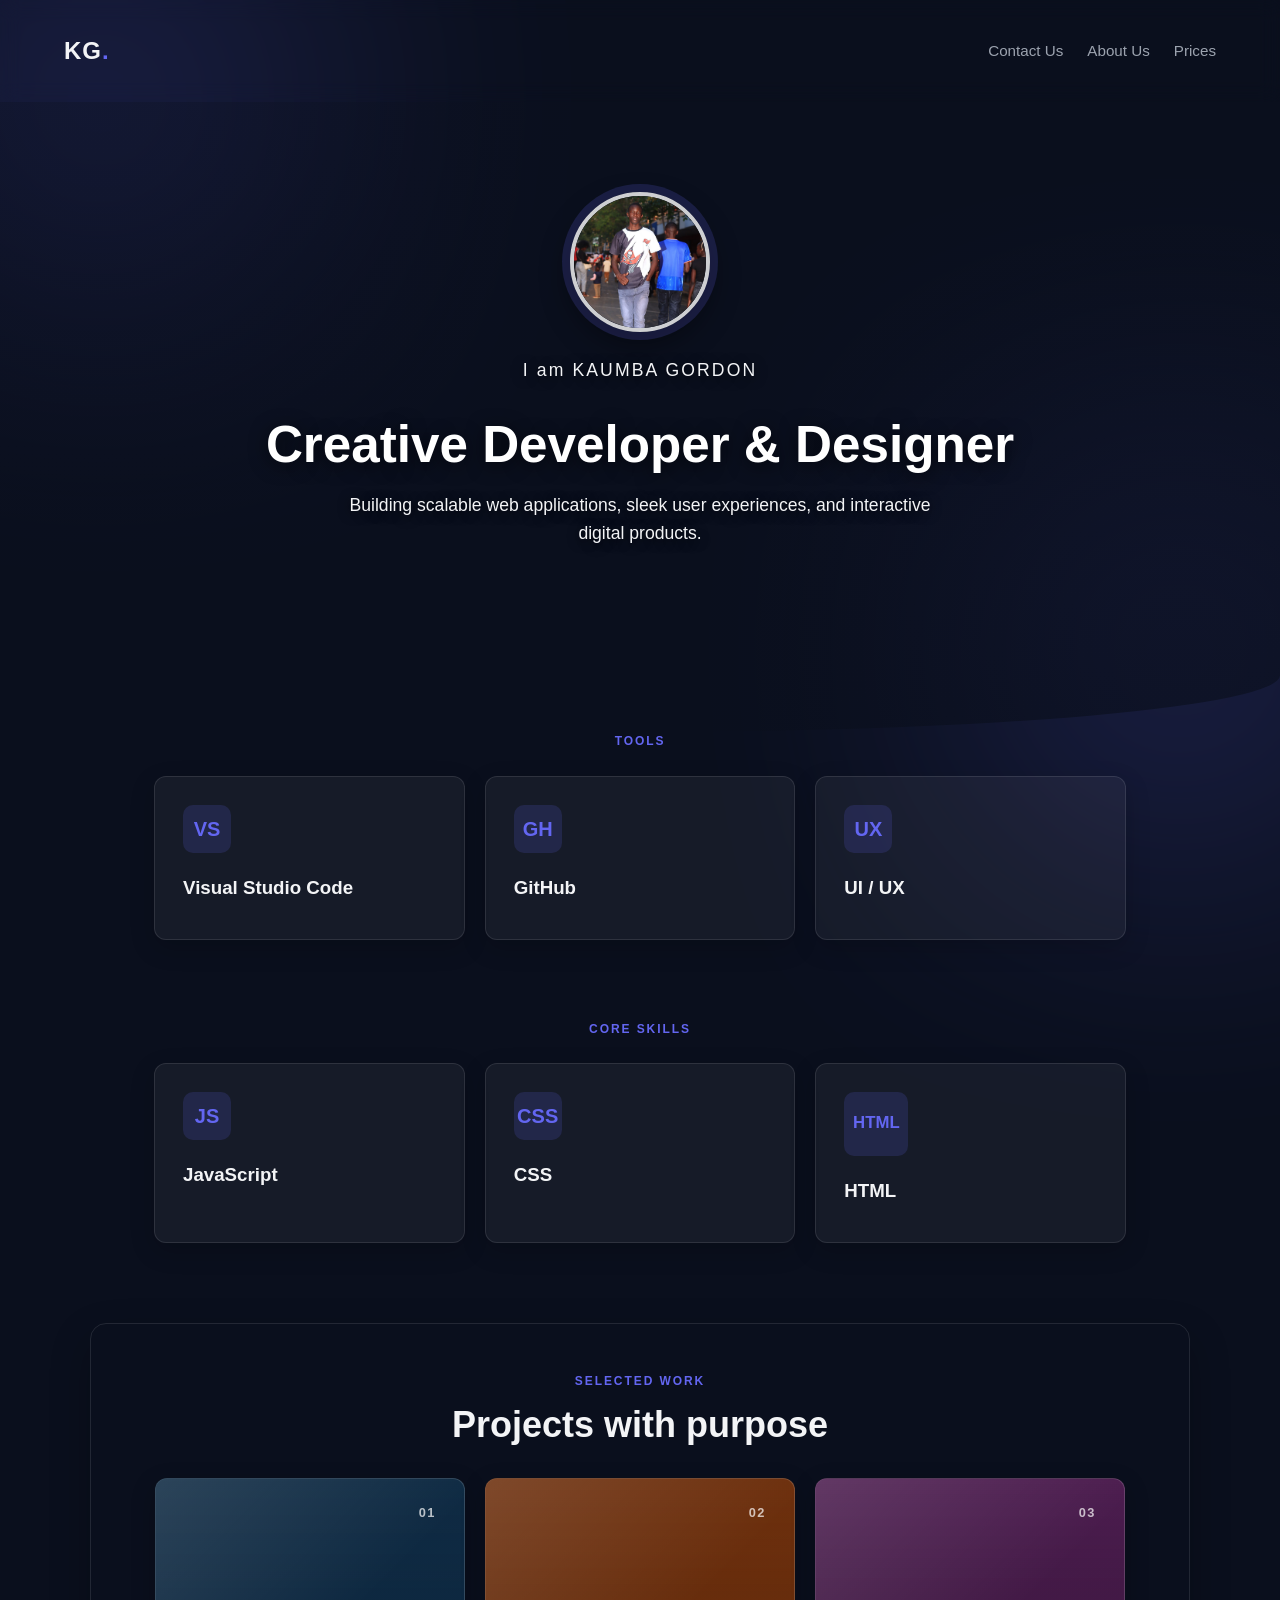
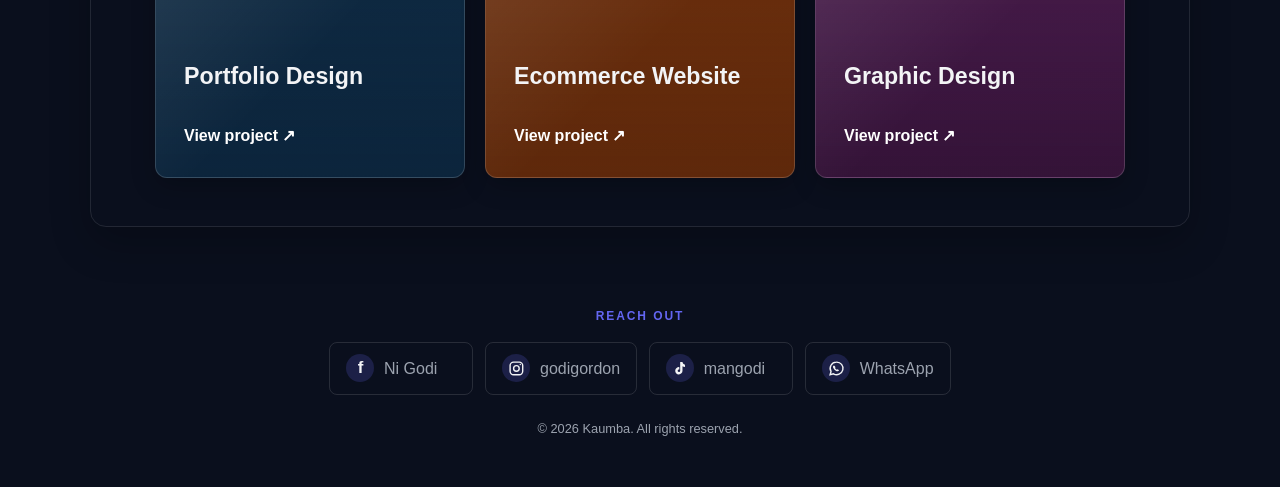
==== index.html @ 62f03af0 "Add files via upload" ====
<!DOCTYPE html>
<html lang="en">
<head>
  <meta charset="UTF-8">
  <meta name="viewport" content="width=device-width, initial-scale=1.0">
  <title>Developer Portfolio</title>
  <link rel="stylesheet" href="CSS/index.css">
</head>
<body>

  <div class="glow glow-1"></div>
  <div class="glow glow-2"></div>

  <nav>
    <div class="logo">KG<span>.</span></div>
    <div class="nav-links">
      <a href="contact.html">Contact Us</a>
      <a href="#about">About Us</a>
      <a href="#prices">Prices</a>
    </div>
  </nav>

  <section class="hero" id="about">
    <img class="profile-picture" src="FB_IMG_1787309649411.jpg" alt="Profile portrait">
    <p class="profile-name">I am KAUMBA GORDON</p>
    <h1>Creative Developer & Designer</h1>
    <p>Building scalable web applications, sleek user experiences, and interactive digital products.</p>
  </section>

  <section class="tools-section" aria-labelledby="tools-title">
    <div class="tools-heading">
      <p class="section-kicker">TOOLS</p>
      
    </div>
    <div class="tools-grid">
      <article class="tool-card">
        <div class="tool-icon">VS</div>
        <h3>Visual Studio Code</h3>
        <p>My everyday editor for writing, testing, and refining web projects.</p>
      </article>
      <article class="tool-card">
        <div class="tool-icon">GH</div>
        <h3>GitHub</h3>
        <p>Version control and collaboration for organized, reliable project work.</p>
      </article>
      <article class="tool-card">
        <div class="tool-icon">UX</div>
        <h3>UI / UX</h3>
        <p>Thoughtful design decisions that make digital products clear and enjoyable.</p>
      </article>
    </div>
  </section>

  <section class="skills-section tools-section" aria-labelledby="skills-title">
    <div class="tools-heading">
      <p class="section-kicker">Core skills</p>
      
    </div>
    <div class="tools-grid">
      <article class="tool-card">
        <div class="tool-icon">JS</div>
        <h3>JavaScript</h3>
        <p>Interactive experiences with clean logic and purposeful motion.</p>
      </article>
      <article class="tool-card">
        <div class="tool-icon">CSS</div>
        <h3>CSS</h3>
        <p>Visual systems that stay polished across every screen size.</p>
      </article>
      <article class="tool-card">
        <div class="tool-icon html-icon">HTML</div>
        <h3>HTML</h3>
        <p>Accessible, semantic foundations for fast and reliable websites.</p>
      </article>
    </div>
  </section>

  <section class="projects-section tools-section" aria-labelledby="projects-title">
    <div class="tools-heading">
      <p class="section-kicker">Selected work</p>
      <h2 id="projects-title">Projects with purpose</h2>
    </div>
    <div class="projects-grid">
      <article class="project-card project-portfolio">
        <p class="project-number">01</p>
        <h3>Portfolio Design</h3>
        <p>A focused personal brand experience that puts creative work front and center.</p>
        <a href="contact.html">View project <span aria-hidden="true">&#8599;</span></a>
      </article>
      <article class="project-card project-ecommerce">
        <p class="project-number">02</p>
        <h3>Ecommerce Website</h3>
        <p>A smooth, conversion-minded storefront designed to make browsing feel effortless.</p>
        <a href="contact.html">View project <span aria-hidden="true">&#8599;</span></a>
      </article>
      <article class="project-card project-graphic">
        <p class="project-number">03</p>
        <h3>Graphic Design</h3>
        <p>Bold visual direction and expressive compositions built to be remembered.</p>
        <a href="contact.html">View project <span aria-hidden="true">&#8599;</span></a>
      </article>
    </div>
  </section>

  <footer class="social-footer">
    <p class="section-kicker">Reach out</p>
    <div class="social-links">
      <a class="social-link facebook-link" href="https://www.facebook.com/search/top?q=Ni%20Godi" target="_blank" rel="noopener noreferrer">
        <span class="social-icon" aria-hidden="true">f</span>
        <span>Ni Godi</span>
      </a>
      <a class="social-link instagram-link" href="https://www.instagram.com/godigordon/" target="_blank" rel="noopener noreferrer">
        <span class="social-icon" aria-hidden="true">
          <svg viewBox="0 0 24 24" role="img"><rect x="3" y="3" width="18" height="18" rx="5" fill="none" stroke="currentColor" stroke-width="2"/><circle cx="12" cy="12" r="4" fill="none" stroke="currentColor" stroke-width="2"/><circle cx="17.5" cy="6.5" r="1" fill="currentColor"/></svg>
        </span>
        <span>godigordon</span>
      </a>
      <a class="social-link tiktok-link" href="https://www.tiktok.com/@mangodi" target="_blank" rel="noopener noreferrer">
        <span class="social-icon" aria-hidden="true">
          <svg viewBox="0 0 24 24" role="img"><path d="M15 3c.3 2.1 1.5 3.5 3.6 3.7V10c-1.4 0-2.6-.4-3.6-1.1v6.4a5.2 5.2 0 1 1-4.5-5.1v3.5a1.8 1.8 0 1 0 1.2 1.7V3H15Z" fill="currentColor"/></svg>
        </span>
        <span>mangodi</span>
      </a>
      <a class="social-link whatsapp-link" href="https://wa.me/?text=Hello%20Godi" target="_blank" rel="noopener noreferrer">
        <span class="social-icon" aria-hidden="true">
          <svg viewBox="0 0 24 24" role="img"><path d="M12 3a8.9 8.9 0 0 0-7.7 13.4L3 21l4.8-1.3A9 9 0 1 0 12 3Z" fill="none" stroke="currentColor" stroke-width="2"/><path d="M8.5 8.5c.3-.4.7-.4 1-.1l1 1.5c.2.3.2.6 0 .8l-.5.6c.6 1.1 1.5 2 2.6 2.6l.6-.5c.2-.2.5-.2.8 0l1.5 1c.3.2.3.7-.1 1-1 .8-2.4.8-3.7.2a9 9 0 0 1-4.1-4.1c-.6-1.3-.6-2.7.2-3.7Z" fill="currentColor"/></svg>
        </span>
        <span>WhatsApp</span>
      </a>
    </div>
    <p class="copyright">&#169; 2026 Kaumba. All rights reserved.</p>
  </footer>

    <script src="JS/index.js"></script>
</body>
</html>
---- CSS/index.css ----
:root {
  --bg: #0a0f1d;
  --card-bg: rgba(255, 255, 255, 0.05);
  --accent: #6366f1;
  --accent-glow: rgba(99, 102, 241, 0.4);
  --text: #f3f4f6;
  --text-muted: #9ca3af;
}

* {
  box-sizing: border-box;
  margin: 0;
  padding: 0;
  font-family: 'Segoe UI', Tahoma, Geneva, Verdana, sans-serif;
}

body {
  background-color: var(--bg);
  color: var(--text);
  line-height: 1.6;
  overflow-x: hidden;
}

/* Ambient Background Glow */
.glow {
  position: absolute;
  width: 300px;
  height: 300px;
  background: var(--accent);
  border-radius: 50%;
  filter: blur(150px);
  z-index: -1;
  opacity: 0.5;
}
.glow-1 { top: -50px; left: -50px; }
.glow-2 { bottom: 100px; right: -50px; }

/* Navigation */
nav {
  display: flex;
  justify-content: space-between;
  align-items: center;
  padding: 2rem 5%;
  backdrop-filter: blur(10px);
}
.logo {
  font-size: 1.5rem;
  font-weight: 700;
  letter-spacing: 1px;
  color: var(--text);
}
.logo span { color: var(--accent); }
.nav-links {
  display: flex;
  gap: 1.5rem;
}
.nav-links a {
  color: var(--text-muted);
  font-size: 0.95rem;
  text-decoration: none;
  transition: color 0.25s ease, transform 0.25s ease;
}
.nav-links a:hover {
  color: var(--text);
  transform: translateY(-2px);
}

/* Hero Section */
.hero {
  position: relative;
  min-height: 70vh;
  display: flex;
  flex-direction: column;
  justify-content: center;
  align-items: center;
  text-align: center;
  padding: 0 1rem 4rem;
  overflow: hidden;
  background-image: linear-gradient(180deg, rgba(10, 15, 29, 0.3), rgba(10, 15, 29, 0.68)), url('https://images.unsplash.com/photo-1515879218367-8466d910aaa4?auto=format&fit=crop&w=1800&q=85');
  background-position: center;
  background-size: cover;
  border-radius: 0 0 50% 50% / 0 0 9% 9%;
}
.profile-picture {
  width: 140px;
  height: 140px;
  margin-bottom: 1.5rem;
  border: 4px solid rgba(255, 255, 255, 0.8);
  border-radius: 50%;
  object-fit: cover;
  object-position: center 18%;
  box-shadow: 0 0 0 8px rgba(99, 102, 241, 0.18), 0 12px 30px rgba(0, 0, 0, 0.45);
}
.profile-name {
  margin-bottom: 0.75rem;
  color: #ffffff;
  font-size: 1rem;
  font-weight: 700;
  letter-spacing: 0.12em;
  text-shadow: 0 2px 10px rgba(0, 0, 0, 0.7);
}
.hero h1 {
  max-width: 800px;
  font-family: 'Trebuchet MS', sans-serif;
  font-size: clamp(2rem, 4vw, 3.2rem);
  color: #ffffff;
  margin-bottom: 1rem;
  line-height: 1.15;
  text-shadow: 0 3px 18px rgba(0, 0, 0, 0.65);
}
.hero p {
  color: #f3f4f6;
  max-width: 600px;
  font-size: 1.1rem;
  font-weight: 500;
  margin-bottom: 2rem;
  text-shadow: 0 2px 12px rgba(0, 0, 0, 0.75);
}

/* Tools Section */
.tools-section {
  max-width: 1100px;
  margin: 0 auto 5rem;
  padding: 0 5%;
}
.tools-heading {
  margin-bottom: 1.5rem;
  text-align: center;
}
.section-kicker {
  color: var(--accent);
  font-size: 0.75rem;
  font-weight: 700;
  letter-spacing: 0.16em;
  text-transform: uppercase;
}
.tools-heading h2 {
  margin-top: 0.35rem;
  font-size: clamp(1.6rem, 3vw, 2.25rem);
}
.tools-grid {
  display: flex;
  gap: 1.25rem;
}
.tool-card {
  flex: 1 1 0;
  padding: 1.75rem;
  background: var(--card-bg);
  border: 1px solid rgba(255, 255, 255, 0.1);
  border-radius: 12px;
  box-shadow: 0 8px 24px rgba(0, 0, 0, 0.18);
  transition: transform 0.35s ease, border-color 0.35s ease, box-shadow 0.35s ease;
}
.tool-card:hover {
  transform: translateY(-10px) scale(1.02);
  border-color: var(--accent);
  box-shadow: 0 18px 36px var(--accent-glow);
}
.tool-icon {
  display: grid;
  width: 3rem;
  height: 3rem;
  margin-bottom: 1.25rem;
  place-items: center;
  border-radius: 10px;
  background: rgba(99, 102, 241, 0.16);
  color: var(--accent);
  font-size: 1.25rem;
  font-weight: 700;
  transition: transform 0.35s ease, background 0.35s ease;
}
.html-icon {
  width: 4rem;
  height: 4rem;
  font-size: 1.05rem;
}
.tool-card:hover .tool-icon {
  transform: rotate(-8deg) scale(1.12);
  background: rgba(99, 102, 241, 0.3);
}
.tool-card h3 {
  margin-bottom: 0.5rem;
}
.tool-card p {
  color: var(--text-muted);
}
.tool-card > p,
.project-card > p:not(.project-number) {
  max-height: 0;
  margin: 0;
  overflow: hidden;
  opacity: 0;
  transform: translateY(8px);
  transition: max-height 0.35s ease, margin 0.35s ease, opacity 0.35s ease, transform 0.35s ease;
}
.tool-card:hover > p,
.project-card:hover > p:not(.project-number),
.project-card:focus-within > p:not(.project-number) {
  max-height: 8rem;
  margin-top: 0.5rem;
  opacity: 1;
  transform: translateY(0);
}

/* Projects Section */
.projects-section {
  margin-bottom: 5rem;
  padding-top: 3rem;
  padding-bottom: 3rem;
  border: 1px solid rgba(255, 255, 255, 0.1);
  border-radius: 16px;
  box-shadow: 0 16px 40px rgba(0, 0, 0, 0.24);
}
.projects-grid {
  display: flex;
  gap: 1.25rem;
}
.project-card {
  position: relative;
  display: flex;
  min-height: 300px;
  flex: 1 1 0;
  flex-direction: column;
  justify-content: flex-end;
  overflow: hidden;
  padding: 1.75rem;
  border: 1px solid rgba(255, 255, 255, 0.16);
  border-radius: 12px;
  box-shadow: 0 8px 24px rgba(0, 0, 0, 0.22);
  isolation: isolate;
  transition: transform 0.35s ease, border-color 0.35s ease, box-shadow 0.35s ease;
}
.project-card::before {
  position: absolute;
  z-index: -1;
  inset: 0;
  background: linear-gradient(135deg, rgba(255, 255, 255, 0.12), transparent 55%);
  content: '';
}
.project-card:hover {
  transform: translateY(-10px);
  border-color: rgba(255, 255, 255, 0.55);
  box-shadow: 0 18px 36px rgba(0, 0, 0, 0.35);
}
.project-portfolio {
  background-color: #12304a;
  background-image: linear-gradient(rgba(8, 30, 52, 0.3), rgba(8, 30, 52, 0.64)), url('https://images.unsplash.com/photo-1467232004584-a241de8bcf5d?auto=format&fit=crop&w=1200&q=85');
}
.project-ecommerce {
  background-color: #78350f;
  background-image: linear-gradient(rgba(78, 32, 8, 0.26), rgba(78, 32, 8, 0.62)), url('https://images.unsplash.com/photo-1556742049-0cfed4f6a45d?auto=format&fit=crop&w=1200&q=85');
}
.project-graphic {
  background-color: #4c1d4f;
  background-image: linear-gradient(rgba(76, 29, 79, 0.28), rgba(38, 13, 42, 0.64)), url('https://images.unsplash.com/photo-1561070791-2526d30994b5?auto=format&fit=crop&w=1200&q=85');
}
.project-card {
  background-position: center;
  background-size: cover;
}
.project-number {
  position: absolute;
  top: 1.5rem;
  right: 1.75rem;
  color: rgba(255, 255, 255, 0.7);
  font-size: 0.8rem;
  font-weight: 700;
  letter-spacing: 0.12em;
}
.project-card h3 {
  margin-bottom: 0.5rem;
  font-size: 1.45rem;
}
.project-card p:not(.project-number) {
  max-width: 28ch;
  color: rgba(255, 255, 255, 0.78);
}
.project-card a {
  width: fit-content;
  margin-top: 1.25rem;
  color: #fff;
  font-weight: 700;
  text-decoration: none;
  transition: transform 0.25s ease;
}
.project-card a:hover {
  transform: translateX(5px);
}

@media (max-width: 700px) {
  nav {
    align-items: flex-start;
    padding: 1.25rem 1rem;
    flex-direction: column;
    gap: 1rem;
  }
  .nav-links {
    flex-wrap: wrap;
    gap: 0.75rem 1rem;
  }
  .profile-picture {
    width: 112px;
    height: 112px;
  }
  .hero {
    min-height: 72vh;
    padding: 2rem 1rem 4rem;
    border-radius: 0 0 50% 50% / 0 0 5% 5%;
  }
  .hero h1 {
    font-size: 2rem;
  }
  .hero p {
    max-width: 34rem;
    font-size: 1rem;
  }
  .tools-grid {
    flex-direction: column;
  }
  .projects-grid {
    flex-direction: column;
  }
  .tool-card:hover {
    transform: translateY(-5px);
  }
  .project-card:hover {
    transform: translateY(-5px);
  }
}

@media (prefers-reduced-motion: reduce) {
  .tool-card,
  .tool-icon,
  .tool-card > p,
  .project-card > p:not(.project-number) {
    transition: none;
  }
  .tool-card:hover,
  .tool-card:hover .tool-icon {
    transform: none;
  }
  .project-card,
  .project-card a {
    transition: none;
  }
  .project-card:hover,
  .project-card a:hover {
    transform: none;
  }
}

/* Contact Section */
.contact-container {
  max-width: 600px;
  margin: 2rem auto 5rem;
  padding: 2.5rem;
  background: var(--card-bg);
  border-radius: 16px;
  border: 1px solid rgba(255, 255, 255, 0.1);
  box-shadow: 0 8px 32px 0 rgba(0, 0, 0, 0.37);
  backdrop-filter: blur(8px);
}
.contact-container h2 {
  margin-bottom: 1.5rem;
  font-size: 1.8rem;
}

.form-group {
  margin-bottom: 1.2rem;
  text-align: left;
}
label {
  display: block;
  margin-bottom: 0.5rem;
  font-size: 0.9rem;
  color: var(--text-muted);
}
input, textarea {
  width: 100%;
  padding: 0.8rem 1rem;
  border-radius: 8px;
  border: 1px solid rgba(255, 255, 255, 0.1);
  background: rgba(0, 0, 0, 0.2);
  color: var(--text);
  font-size: 1rem;
  outline: none;
  transition: border-color 0.3s, box-shadow 0.3s;
}
input:focus, textarea:focus {
  border-color: var(--accent);
  box-shadow: 0 0 10px var(--accent-glow);
}
textarea {
  resize: vertical;
  min-height: 120px;
}

button {
  width: 100%;
  padding: 0.9rem;
  border: none;
  border-radius: 8px;
  background: var(--accent);
  color: white;
  font-size: 1rem;
  font-weight: 600;
  cursor: pointer;
  transition: transform 0.2s, background 0.3s;
}
button:hover {
  background: #4f46e5;
  transform: translateY(-2px);
}

/* Alert Status Styling */
#status-msg {
  margin-top: 1rem;
  padding: 0.8rem;
  border-radius: 6px;
  display: none;
  font-size: 0.9rem;
}
.status-success { 
  background: rgba(34, 197, 94, 0.2); 
  color: #4ade80; 
  border: 1px solid #22c55e; 
}
.status-error { 
  background: rgba(239, 68, 68, 0.2); 
  color: #f87171; 
  border: 1px solid #ef4444; 
}

/* Social Footer */
.social-footer {
  padding: 0 5% 3rem;
  text-align: center;
}
.social-links {
  display: flex;
  justify-content: center;
  gap: 0.75rem;
  flex-wrap: wrap;
  margin-top: 1rem;
}
.social-link {
  display: inline-flex;
  align-items: center;
  gap: 0.6rem;
  min-width: 9rem;
  padding: 0.7rem 1rem;
  border: 1px solid rgba(255, 255, 255, 0.12);
  border-radius: 8px;
  color: var(--text-muted);
  text-decoration: none;
  transition: transform 0.25s ease, color 0.25s ease, border-color 0.25s ease;
}
.social-link:hover {
  transform: translateY(-3px);
  color: var(--text);
  border-color: var(--accent);
}
.social-icon {
  display: grid;
  width: 1.75rem;
  height: 1.75rem;
  place-items: center;
  border-radius: 50%;
  background: rgba(99, 102, 241, 0.2);
  color: var(--text);
  font-size: 1.05rem;
  font-weight: 700;
}
.social-icon svg {
  width: 1.05rem;
  height: 1.05rem;
}
.copyright {
  margin-top: 1.5rem;
  color: var(--text-muted);
  font-size: 0.8rem;
}

@media (max-width: 700px) {
  .tools-section,
  .projects-section {
    margin-bottom: 3.5rem;
  }
  .projects-section {
    padding-top: 2rem;
    padding-bottom: 2rem;
  }
  .contact-container {
    margin: 1rem 1rem 3rem;
    padding: 1.5rem;
  }
  .contact-container h2 {
    font-size: 1.5rem;
  }
  .social-footer {
    padding: 0 1rem 2rem;
  }
  .social-link {
    flex: 1 1 8rem;
    min-width: 0;
    justify-content: center;
  }
}

@media (max-width: 380px) {
  .logo {
    font-size: 1.25rem;
  }
  .nav-links {
    gap: 0.6rem 0.85rem;
  }
  .hero h1 {
    font-size: 1.75rem;
  }
  .project-card,
  .tool-card {
    padding: 1.35rem;
  }
}
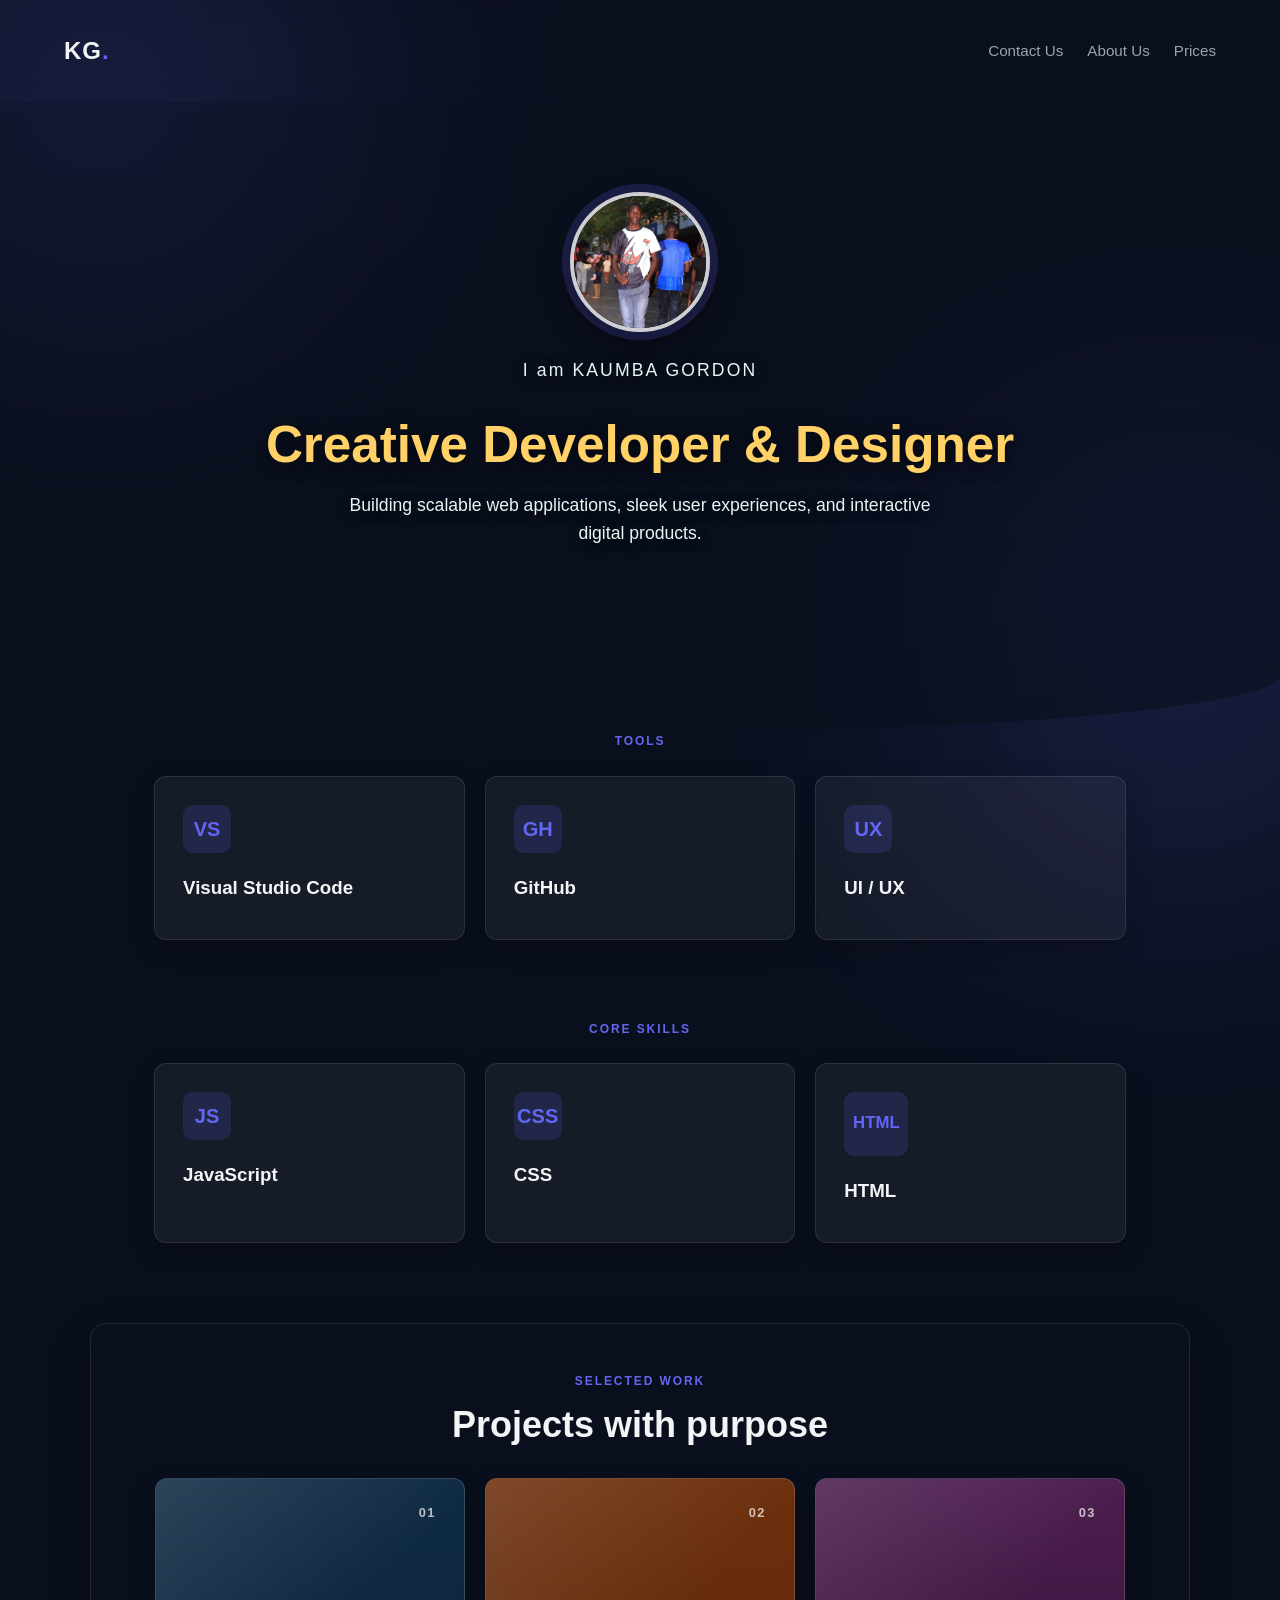
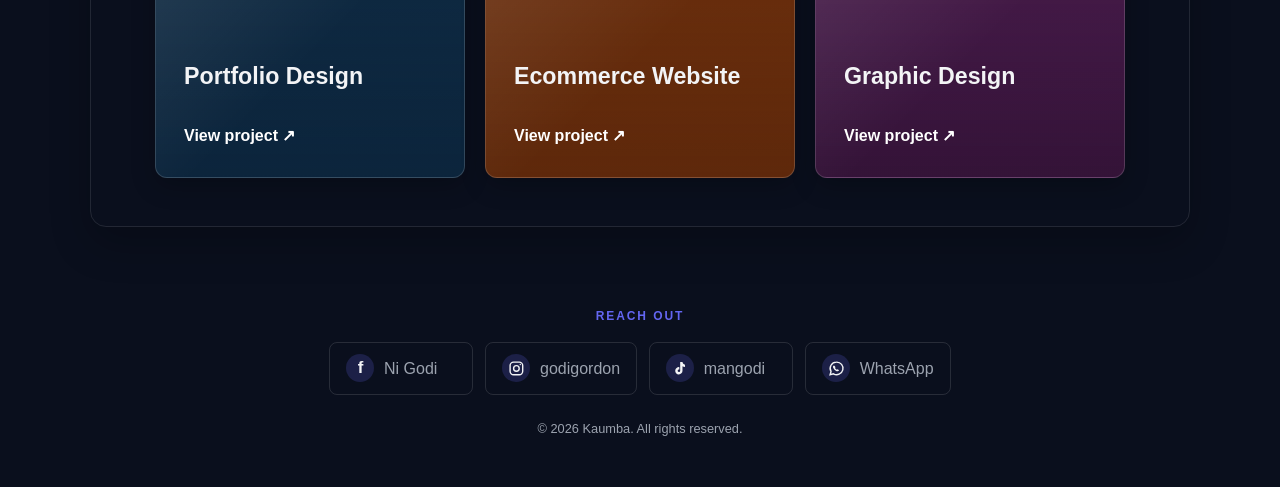
==== commit affb6b6d: "Add files via upload" ====
--- a/index.html
+++ b/index.html
@@ -121,7 +121,7 @@
         </span>
         <span>mangodi</span>
       </a>
-      <a class="social-link whatsapp-link" href="https://wa.me/?text=Hello%20Godi" target="_blank" rel="noopener noreferrer">
+      <a class="social-link whatsapp-link" href="https://wa.me/254119213772?text=Hello%20Godi" target="_blank" rel="noopener noreferrer">
         <span class="social-icon" aria-hidden="true">
           <svg viewBox="0 0 24 24" role="img"><path d="M12 3a8.9 8.9 0 0 0-7.7 13.4L3 21l4.8-1.3A9 9 0 1 0 12 3Z" fill="none" stroke="currentColor" stroke-width="2"/><path d="M8.5 8.5c.3-.4.7-.4 1-.1l1 1.5c.2.3.2.6 0 .8l-.5.6c.6 1.1 1.5 2 2.6 2.6l.6-.5c.2-.2.5-.2.8 0l1.5 1c.3.2.3.7-.1 1-1 .8-2.4.8-3.7.2a9 9 0 0 1-4.1-4.1c-.6-1.3-.6-2.7.2-3.7Z" fill="currentColor"/></svg>
         </span>
--- a/CSS/index.css
+++ b/CSS/index.css
@@ -103,13 +103,13 @@
   max-width: 800px;
   font-family: 'Trebuchet MS', sans-serif;
   font-size: clamp(2rem, 4vw, 3.2rem);
-  color: #ffffff;
+  color: #ffd166;
   margin-bottom: 1rem;
   line-height: 1.15;
   text-shadow: 0 3px 18px rgba(0, 0, 0, 0.65);
 }
 .hero p {
-  color: #f3f4f6;
+  color: #e6f7f5;
   max-width: 600px;
   font-size: 1.1rem;
   font-weight: 500;
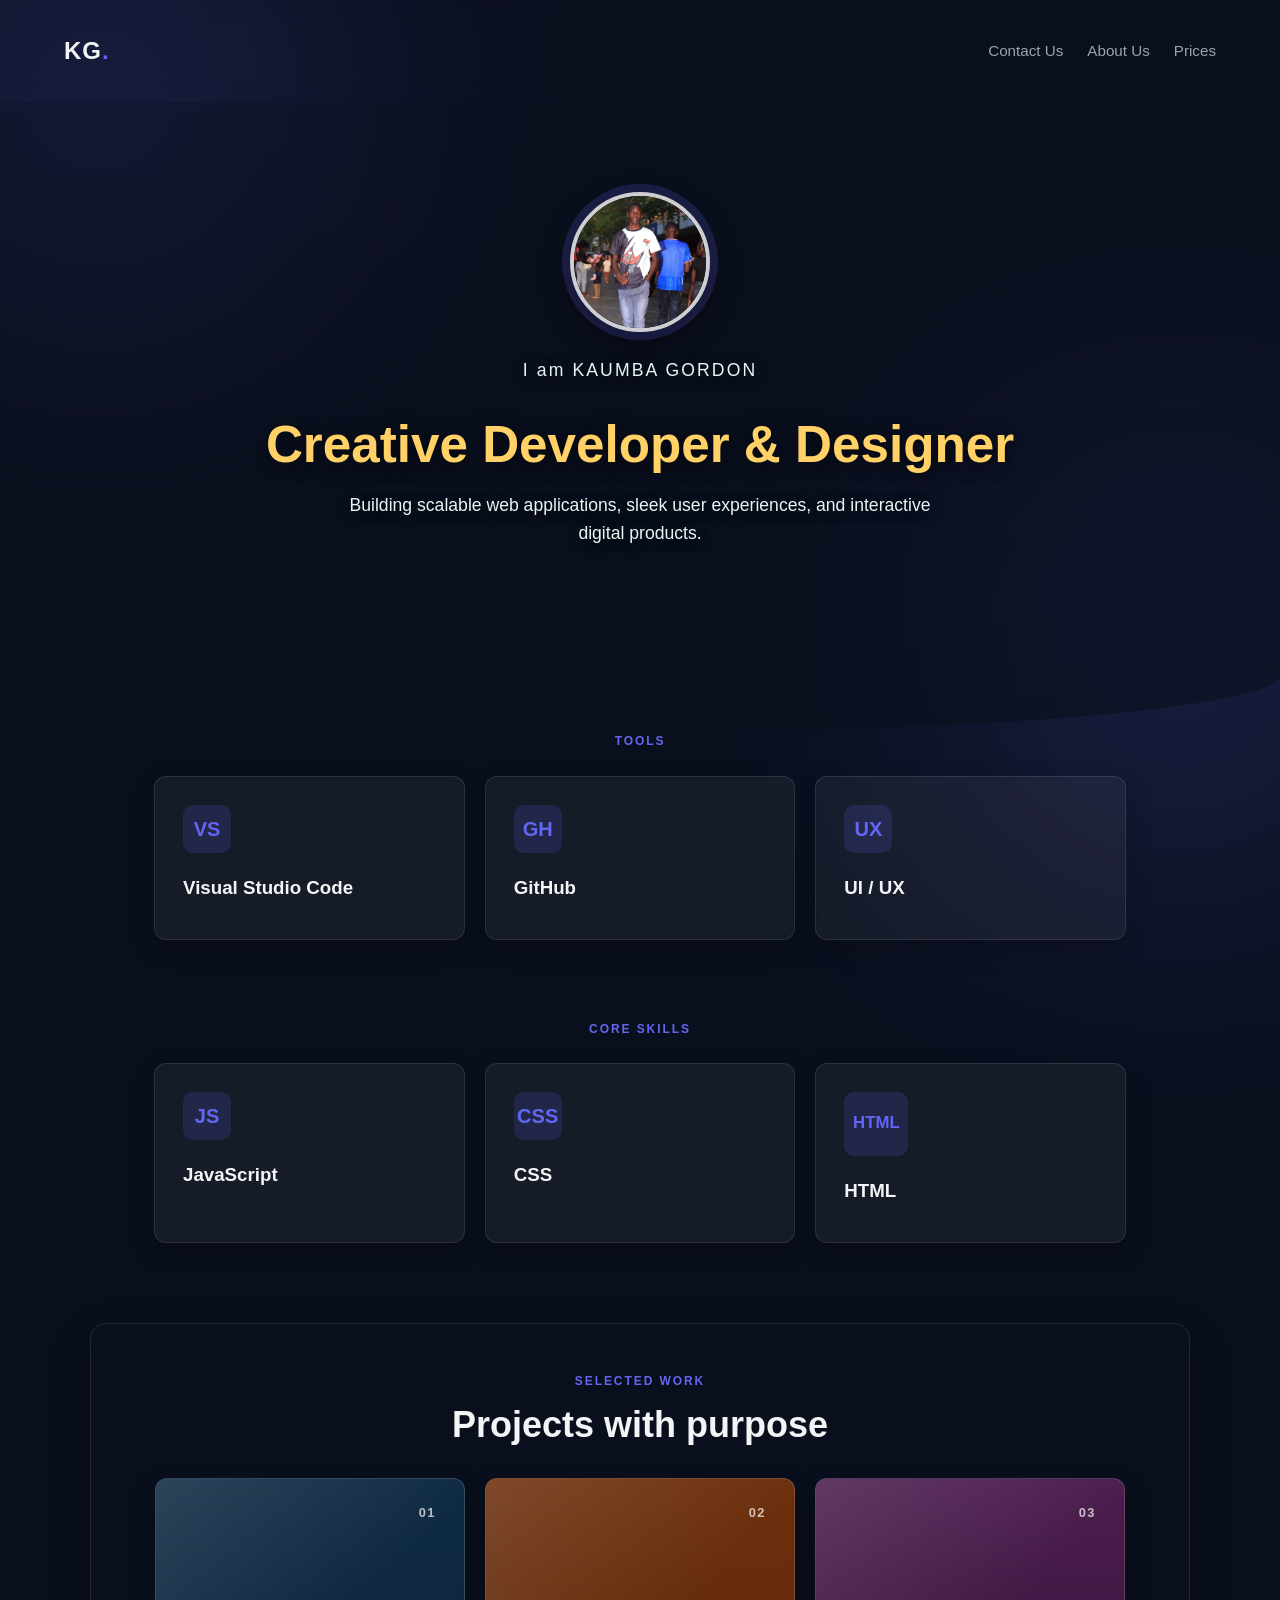
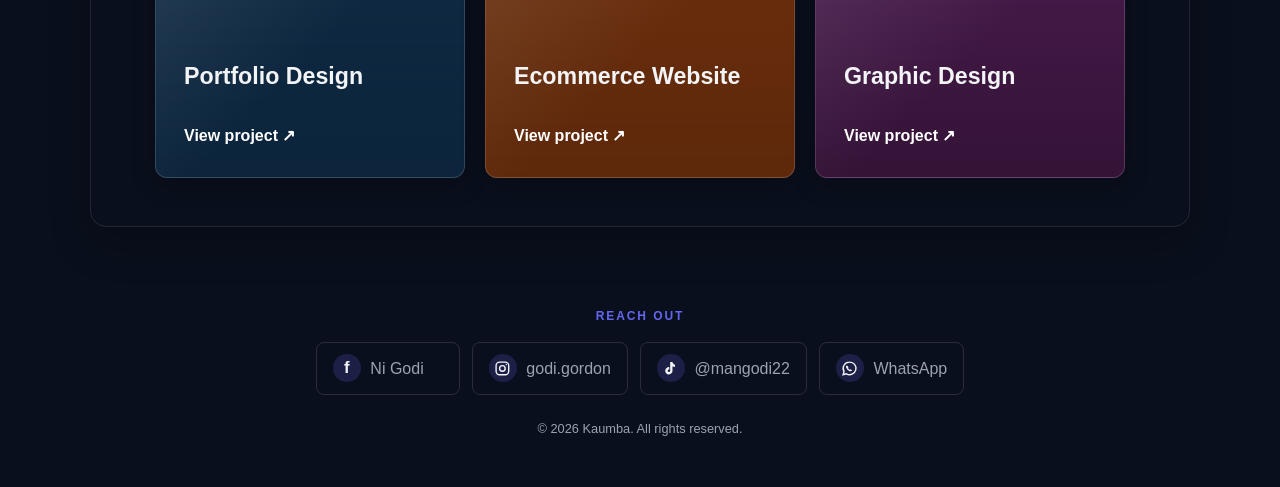
==== commit ba25df88: "Add files via upload" ====
--- a/index.html
+++ b/index.html
@@ -15,8 +15,8 @@
     <div class="logo">KG<span>.</span></div>
     <div class="nav-links">
       <a href="contact.html">Contact Us</a>
-      <a href="#about">About Us</a>
-      <a href="#prices">Prices</a>
+      <a href="HTML/About.html">About Us</a>
+      <a href="HTML/prices.html">Prices</a>
     </div>
   </nav>
 
@@ -109,17 +109,17 @@
         <span class="social-icon" aria-hidden="true">f</span>
         <span>Ni Godi</span>
       </a>
-      <a class="social-link instagram-link" href="https://www.instagram.com/godigordon/" target="_blank" rel="noopener noreferrer">
+      <a class="social-link instagram-link" href="https://www.instagram.com/godi.gordon/" target="_blank" rel="noopener noreferrer">
         <span class="social-icon" aria-hidden="true">
           <svg viewBox="0 0 24 24" role="img"><rect x="3" y="3" width="18" height="18" rx="5" fill="none" stroke="currentColor" stroke-width="2"/><circle cx="12" cy="12" r="4" fill="none" stroke="currentColor" stroke-width="2"/><circle cx="17.5" cy="6.5" r="1" fill="currentColor"/></svg>
         </span>
-        <span>godigordon</span>
+        <span>godi.gordon</span>
       </a>
-      <a class="social-link tiktok-link" href="https://www.tiktok.com/@mangodi" target="_blank" rel="noopener noreferrer">
+      <a class="social-link tiktok-link" href="https://www.tiktok.com/@mangodi22" target="_blank" rel="noopener noreferrer">
         <span class="social-icon" aria-hidden="true">
           <svg viewBox="0 0 24 24" role="img"><path d="M15 3c.3 2.1 1.5 3.5 3.6 3.7V10c-1.4 0-2.6-.4-3.6-1.1v6.4a5.2 5.2 0 1 1-4.5-5.1v3.5a1.8 1.8 0 1 0 1.2 1.7V3H15Z" fill="currentColor"/></svg>
         </span>
-        <span>mangodi</span>
+        <span>@mangodi22</span>
       </a>
       <a class="social-link whatsapp-link" href="https://wa.me/254119213772?text=Hello%20Godi" target="_blank" rel="noopener noreferrer">
         <span class="social-icon" aria-hidden="true">
--- a/CSS/index.css
+++ b/CSS/index.css
@@ -76,7 +76,7 @@
   text-align: center;
   padding: 0 1rem 4rem;
   overflow: hidden;
-  background-image: linear-gradient(180deg, rgba(10, 15, 29, 0.3), rgba(10, 15, 29, 0.68)), url('https://images.unsplash.com/photo-1515879218367-8466d910aaa4?auto=format&fit=crop&w=1800&q=85');
+  background-image: linear-gradient(180deg, rgba(10, 15, 29, 0.3), rgba(10, 15, 29, 0.68)), url('https://unsplash.com/photos/6sAl6aQ4OWI/download?force=true&w=1800');
   background-position: center;
   background-size: cover;
   border-radius: 0 0 50% 50% / 0 0 9% 9%;
